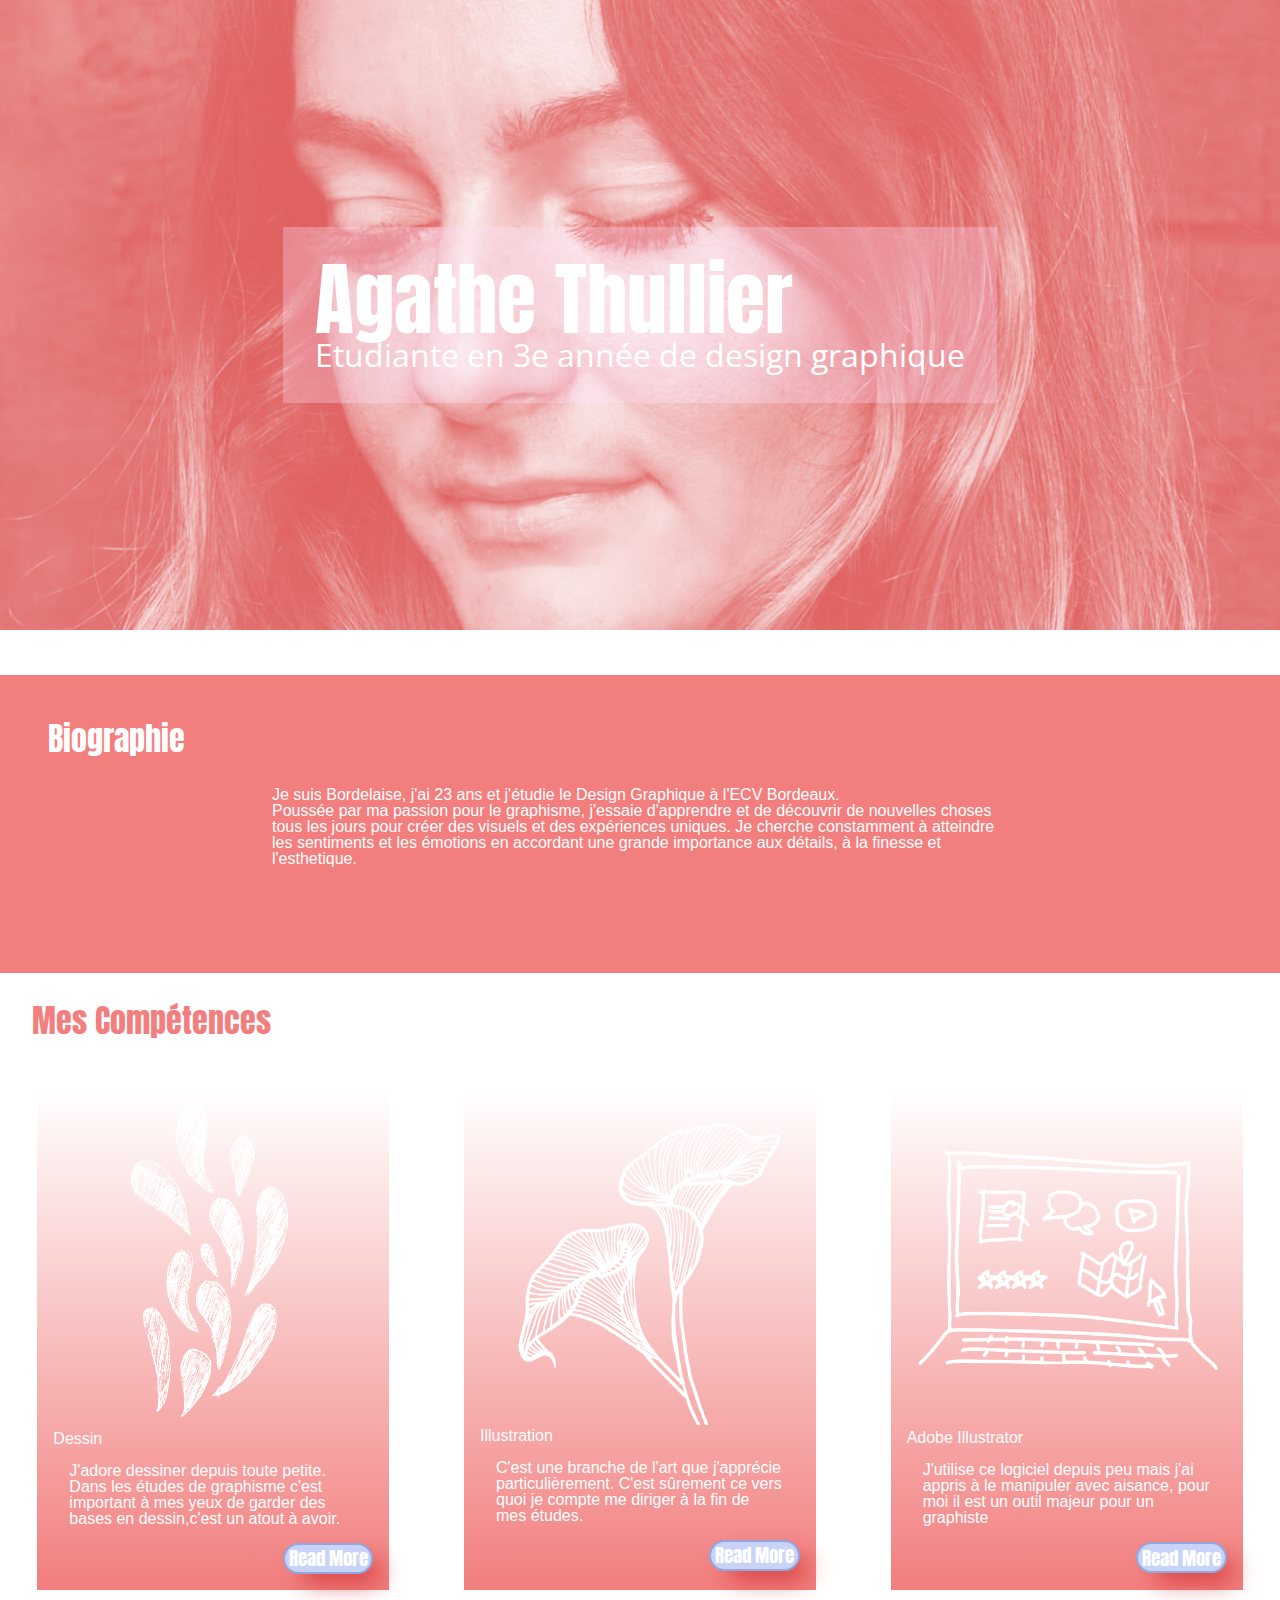
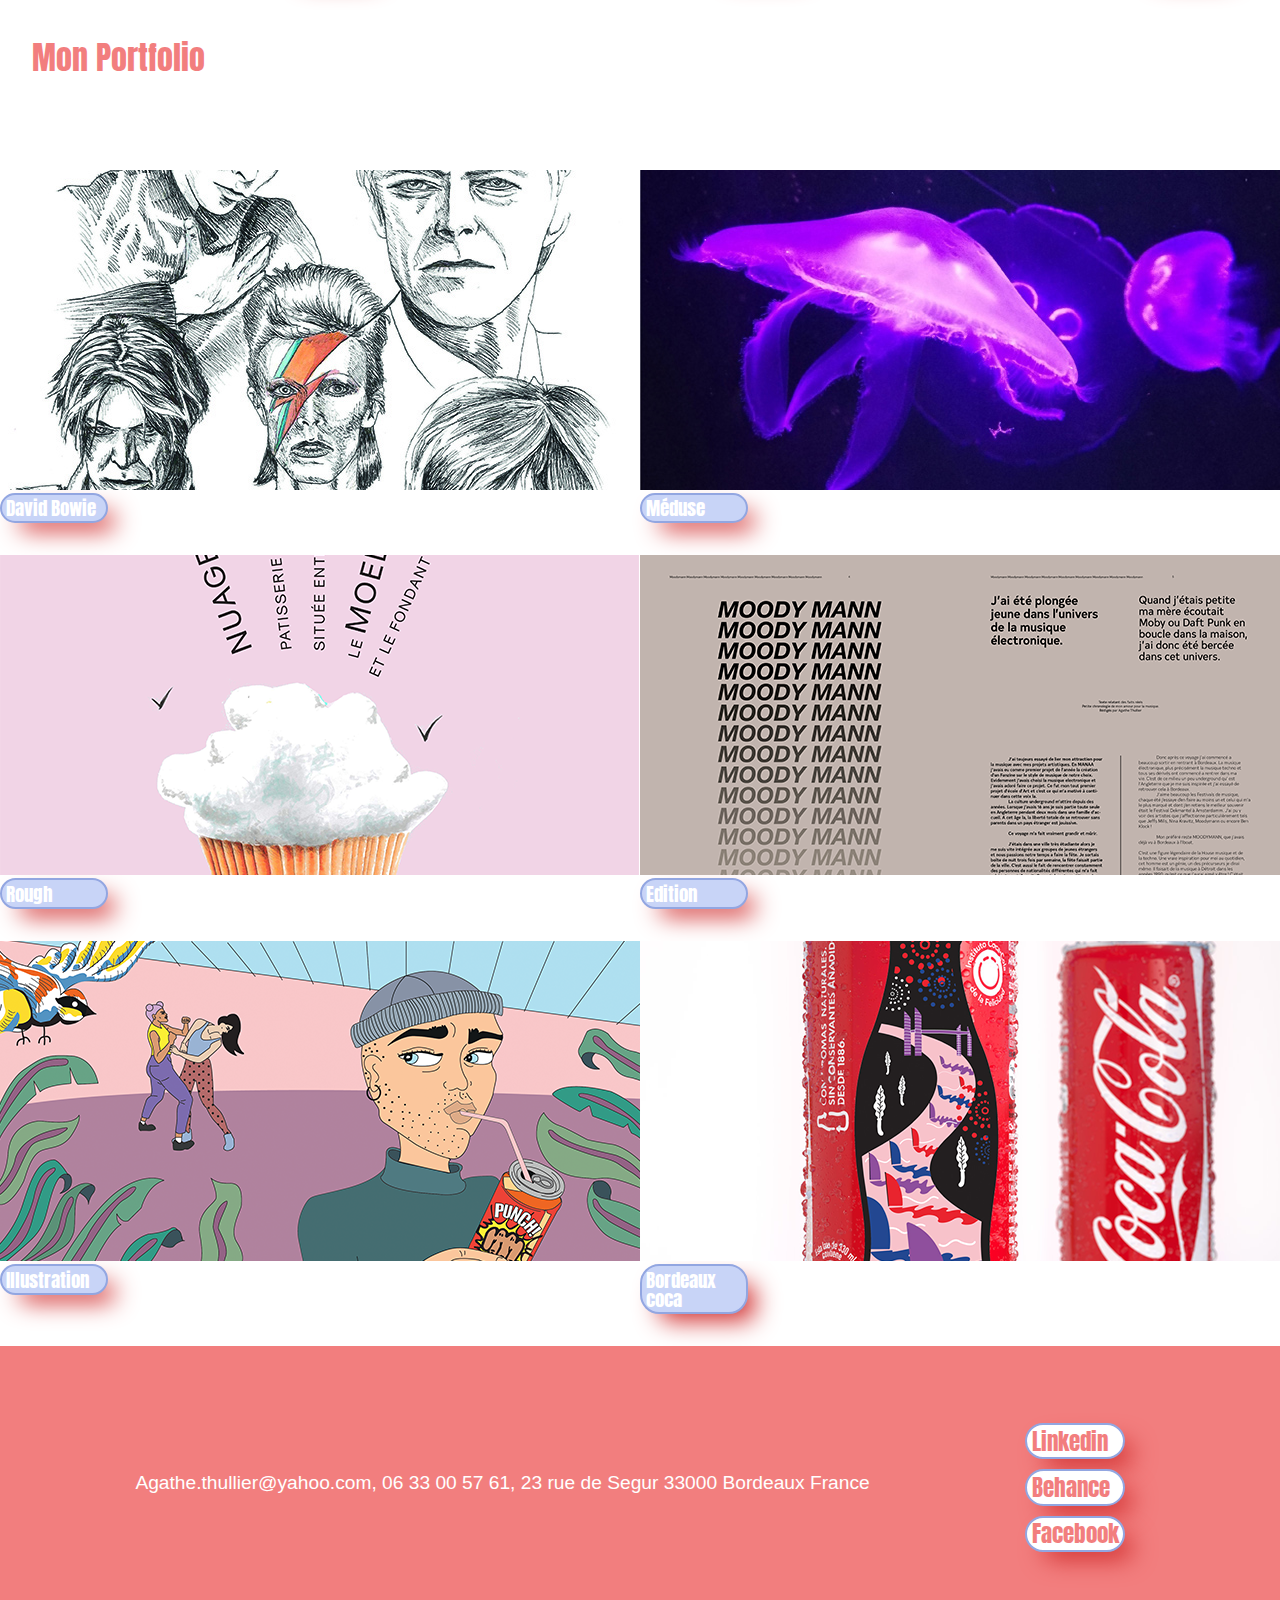
==== index.html @ d3fa2ef4 "Myfirstcommit" ====
<!DOCTYPE html>
<html>
  <head>
    <meta charset="utf-8">
    <title>Agathe Thullier-Porfolio </title>
    <link rel="stylesheet" href="styles/reset.css">
      <link rel="stylesheet" href="styles/main.css">
<link href="https://fonts.googleapis.com/css?family=Anton|Open+Sans+Condensed:300|Poiret+One" rel="stylesheet">

  </head>
  <body>
<header>


<div class="header-content-block">
  <h1> Agathe Thullier</h1>
  <p>Etudiante en 3e année de design graphique </p>
</div>
</header>

<section id="bio">

  <h1>Biographie</h1>

  <div class="bio-content-block">
            <p>
            Je suis Bordelaise, j'ai 23 ans et j'étudie le Design Graphique à l'ECV Bordeaux.
            </p>

            <p>
              Poussée par ma passion pour le graphisme, j'essaie d'apprendre et de découvrir de nouvelles choses tous les jours pour créer des visuels et des expériences uniques. Je cherche constamment à atteindre les sentiments et les émotions en accordant une grande importance aux détails, à la finesse et l'esthetique.
            </p>
          </div>

</section>

<section id="comp">

          <h1>Mes Compétences</h1>

      <div class="comp-section-content">
          <div class="comp-content">
            <img src="styles/images/dessinblanc.png" alt="This is a comp item">
            <h2>Dessin</h2>
            <p> J'adore dessiner depuis toute petite. Dans les études de graphisme c'est important à mes yeux de garder des bases en dessin,c'est un atout à avoir. </p>
            <a href="#">Read More</a>
          </div>
          <div class="comp-content">
            <img src="styles/images/fleurblanche.png" alt="This is a illu item">
            <h2>Illustration</h2>
            <p> C'est une branche de l'art que j'apprécie particulièrement. C'est sûrement ce vers quoi je compte me diriger à la fin de mes études.  </p>
            <a href="#">Read More</a>
          </div>
          <div class="comp-content">
        <img src="styles/images/ordiblanc.png" alt="This is an item of a laptop">
            <h2>Adobe Illustrator</h2>
            <p> J'utilise ce logiciel depuis peu mais j'ai appris à le manipuler avec aisance, pour moi il est un outil majeur pour un graphiste
            </p>
            <a href="#">Read More</a>
          </div>
    </div>

        </section>

  <section id="portfolio">
            <h1>Mon Portfolio</h1>
            <div class="portfolio">
                <div class="portfolio-content">
                  <img src="styles/images/David.jpg" alt="This is a protfolio item">
                  <h2>
                    <a href="#">David Bowie</a></h2>
                </div>
                <div class="portfolio-content">
                  <img src="styles/images/meduse.jpg" alt="This is a protfolio item">
                  <h2><a href="#">Méduse</a></h2>
                </div>
                <div class="portfolio-content">
                  <img src="styles/images/cake.png" alt="This is a protfolio item">
                  <h2><a href="#">Rough</a></h2>
                </div>
                <div class="portfolio-content">
                  <img src="styles/images/edition.png" alt="This is a protfolio item">
                  <h2><a href="#">Edition</a></h2>
                </div>
                <div class="portfolio-content">
                  <img src="styles/images/illu.png" alt="This is a protfolio item">
                  <h2><a href="#">Illustration</a></h2>
                </div>
                <div class="portfolio-content">
                  <img src="styles/images/coca.png" alt="This is a protfolio item">
                  <h2><a href="#">Bordeaux coca</a></h2>
                </div>
            </div>

          </section>




  <footer>
            <div class="address">
              <span>Agathe.thullier@yahoo.com,</span>
              <span>06 33 00 57 61,</span>
              <span>23 rue de Segur</span>
              <span>33000</span>
              <span>Bordeaux</span>
              <span>France</span>

            </div>

            <div class="social-links">
              <ul>
                <li><a href="#">Linkedin</a></li>
                <li><a href="#">Behance</a></li>
                <li><a href="#">Facebook</a></li>
              </ul>

            </div>

          </footer>


  </body>
---- styles/main.css ----
body {
font-family: 'Work Sans', sans-serif;
}

header {
font-family: 'Open Sans Condensed', sans-serif;
font-size: 2em;
color: #FFFFFF;
background-image: url('images/moirouge.png');
background-attachment: fixed;
min-height: 70vh;
    background-size: cover;
    background-repeat: no-repeat;
    background-position: center top;
    display: flex;
    justify-content: center;
    align-items: center;
}


.header-content-block {
padding: 1em;
background-color: rgba(255, 227, 255, 0.3);
}

.header-content-block h1 {
  font-family: 'Anton', sans-serif;
    font-size: 2.5em;
    color: #FFFFFF;
  }

section h1{
font-size: 2em;
padding: 1em;
margin-top: 0vh;
font-family: 'Anton', sans-serif;
color: #FFFFFF;

}


#bio {
background-color: #F27E7E;
color: #FFFFFF  ;
padding: 1em;
margin-top: 5vh;
}

#bio h1 {

}


.bio-content-block {
  max-width: 46em;
  margin-right: auto;
  margin-left: auto;
  margin-bottom: 10vh;
}


#comp {
background-color: #FFFFFF;

}

#comp h1 {
color: #F27E7E;
}

.comp-section-content {
display:flex;
justify-content: space-around;
flex-wrap: wrap;
}

.comp-content {
  margin: 20px;
  width: 320px;
  background-image: linear-gradient(to top, rgba(242, 126, 126,1), rgba(255, 255, 255,1));
  color: #FFFFFF;
padding-left: 1em;
padding-right: 1em;
padding-bottom: 1em;
}

.comp-content img {
  width: 100%;
}

.comp-content p {
  padding: 1em;

}

.comp-content a {
  display: block;
  padding: 1em;
  float: right;
  color: #FFFFFF;
 font-family: 'Anton', sans-serif;
 text-decoration: none;
 font-size: 1.2em;
 background-color: #C8D4F7;
 padding: 0.2em;
 border: 2px solid #92A6E1;
 border-radius: 1em;
box-shadow: 13px 13px 24px -6px rgba(209,48,48,1);
transition: all 0.85s ease;


}

.comp-content a:hover {
  box-shadow: 14px 15px 11px -7px  rgba(170,214,235,1);
  background-color: #FFFFFF;
  color: #C8D4F7;
 }

#portfolio {
background-color: #FFFFFF  ;


}

#portfolio h1{
  color: #F27E7E;
}

.portfolio {
  display:flex;
  justify-content: space-around;
  flex-wrap: wrap;
padding-top: 4em;
}

.portfolio-content {
  padding-bottom: 2em;

}

.portfolio-content a {
  font-family: 'Anton', sans-serif;
  display: block;
  float: center;
  color: #FFFFFF;
 text-decoration: none;
 font-size: 1.2em;
 background-color: #C8D4F7;
 padding: 0.2em;
 border: 2px solid #92A6E1;
 border-radius: 1em;
box-shadow: 13px 13px 24px -6px rgba(209,48,48,1);
transition: all 0.85s ease;
max-width: 5em;
}

.portfolio-content a:hover {
  box-shadow: 14px 15px 11px -7px  rgba(170,214,235,1);
  background-color: #FFFFFF;
  color: #C8D4F7;
 }



footer {
background-color:#F27E7E   ;
padding: 4em;
padding-bottom: 0.5em;
padding-left: 3em;
font-size: 1.2em;
display:flex;
justify-content: space-around;
flex-wrap: wrap;

}

.address {
 color: #FFFFFF;
margin-top: 50px;


}

.social-links {
  float: right;
  margin-bottom:50px;
margin-top: 0px;

}



.social-links a{
  font-family: 'Anton', sans-serif;
  display: block;
  float: center;
  color: #F27E7E;
 text-decoration: none;
 font-size: 1.2em;
 background-color: #FFFFFF;
 padding: 0.2em;
 border: 2px solid #92A6E1;
 border-radius: 1em;
box-shadow: 13px 13px 24px -6px rgba(209,48,48,1);
transition: all 0.85s ease;
max-width: 5em;
margin-bottom: 10px;
}
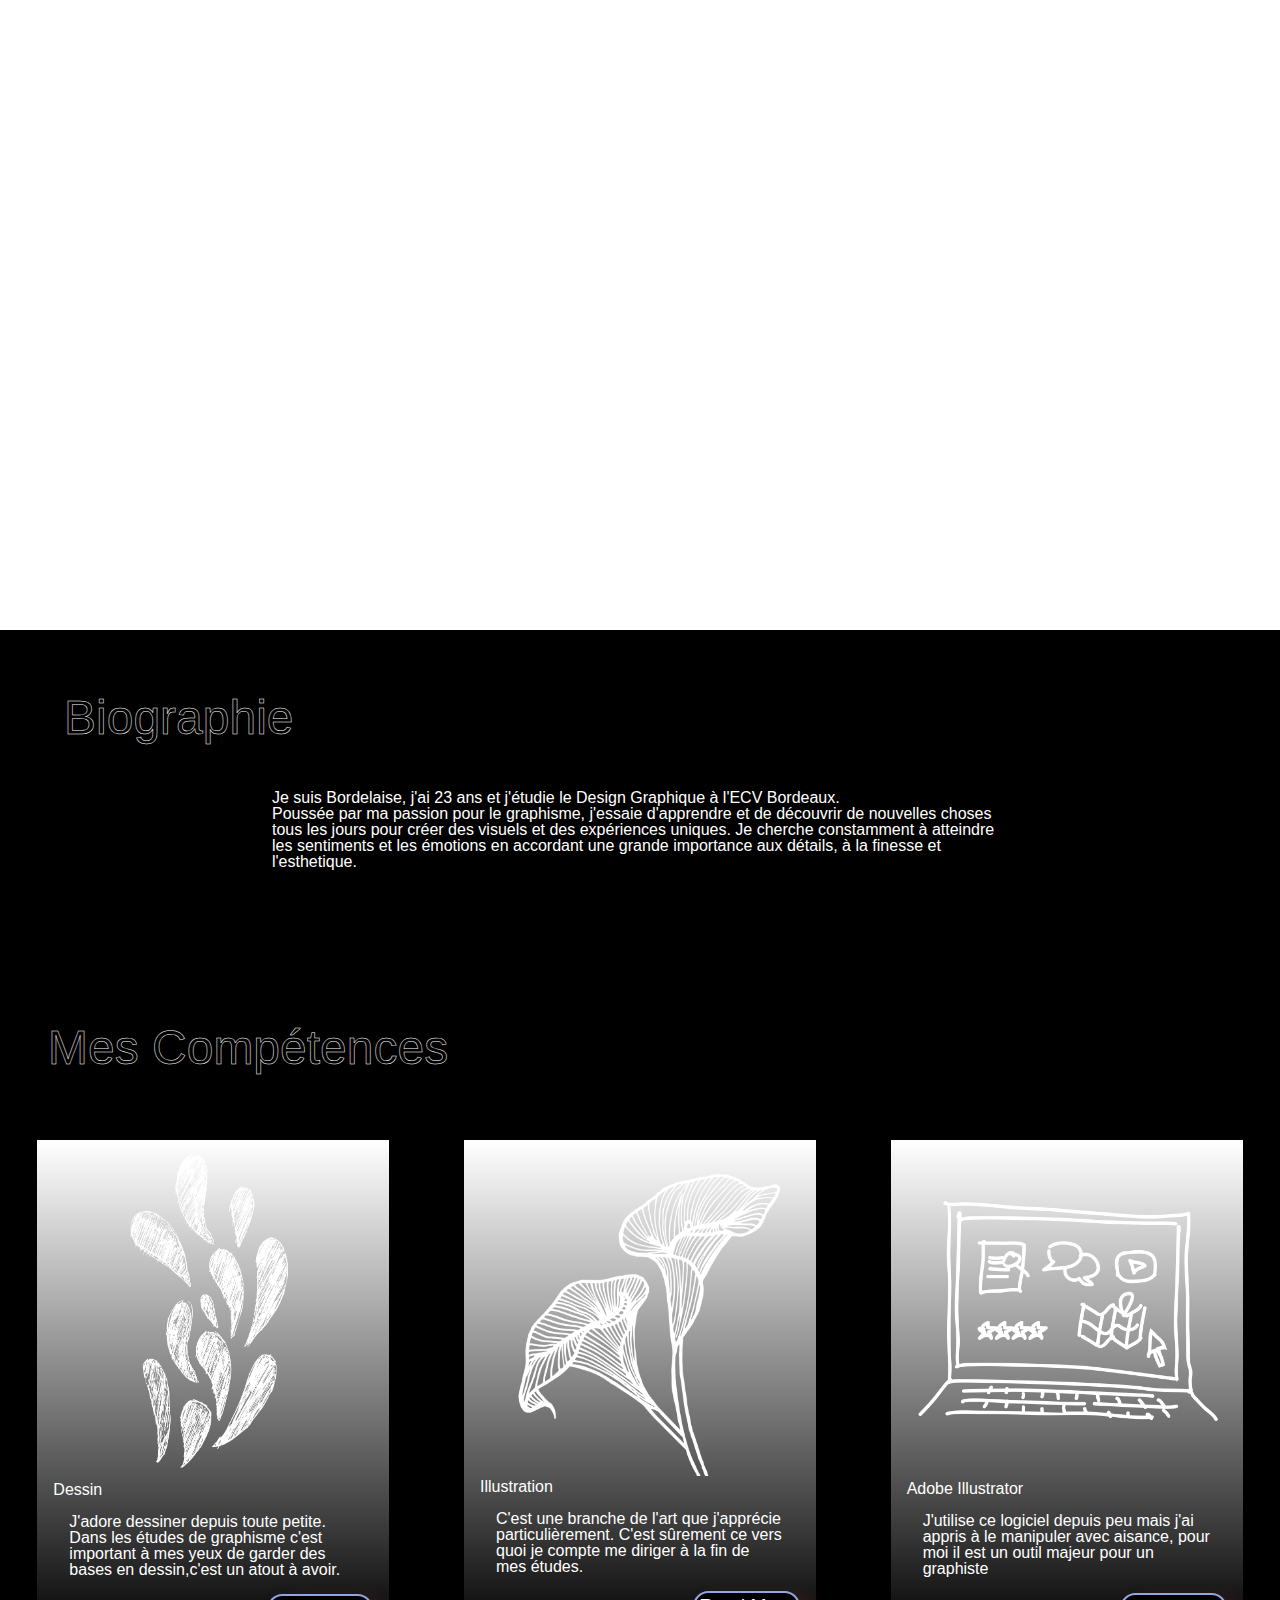
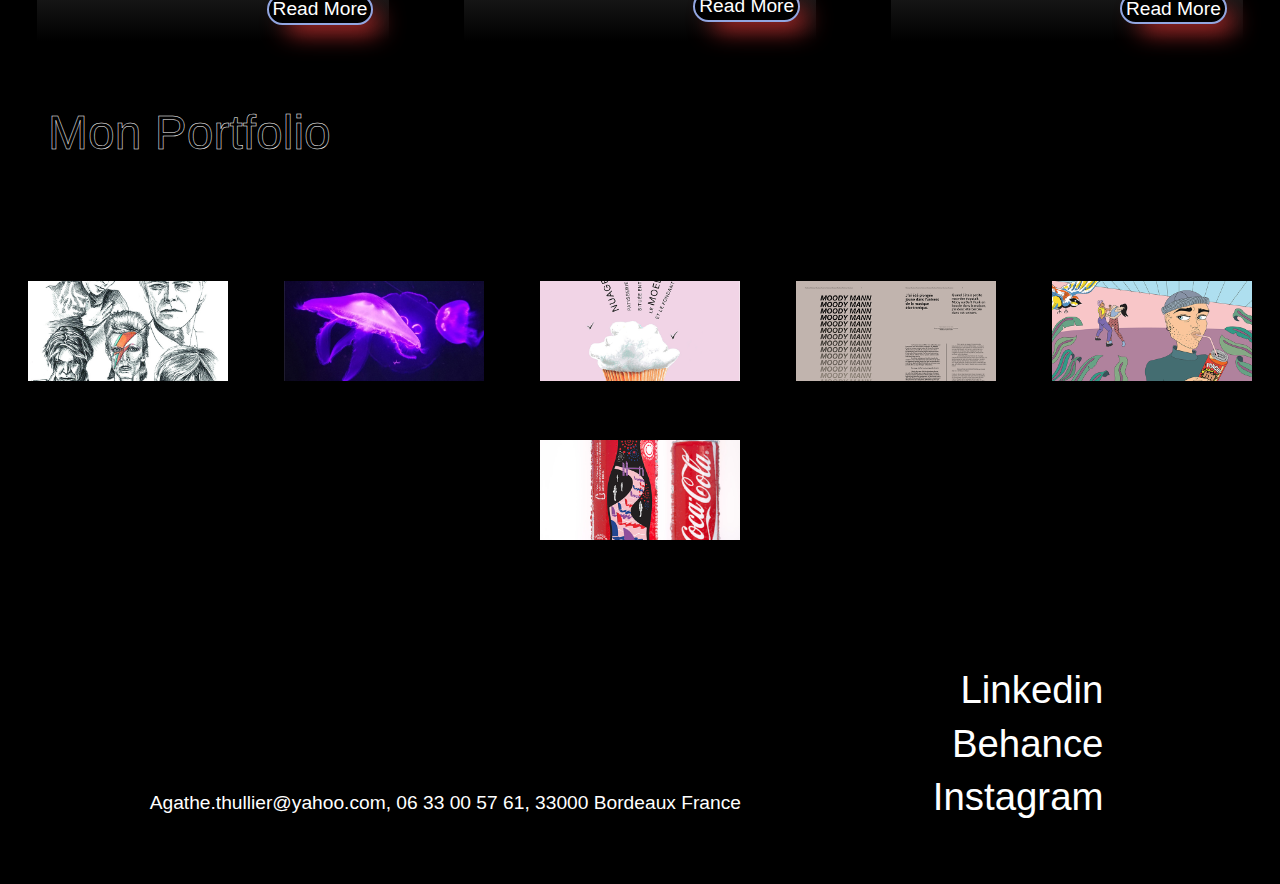
==== commit 4e5fe94c: "version2.2" ====
--- a/index.html
+++ b/index.html
@@ -3,19 +3,33 @@
   <head>
     <meta charset="utf-8">
     <title>Agathe Thullier-Porfolio </title>
+
     <link rel="stylesheet" href="styles/reset.css">
-      <link rel="stylesheet" href="styles/main.css">
-<link href="https://fonts.googleapis.com/css?family=Anton|Open+Sans+Condensed:300|Poiret+One" rel="stylesheet">
+    <link rel="stylesheet" href="styles/main.css">
+    <link rel="stylesheet" href="styles/colorbox.css">
+
+<script src="js/jquery.min.js"></script>
+<script src="js/jquery.lettering.js"></script>
+   <script src="js/jquery.colorbox-min.js"></script>
 
   </head>
+
   <body>
 <header>
 
+<div class="header-content-block">
 
-<div class="header-content-block">
-  <h1> Agathe Thullier</h1>
+  <h1 class="fancy_title">Agathe Thullier</h1>
+
+  <script>
+  $(document).ready(function() {
+    $(".fancy_title").lettering();
+  });
+</script>
+
   <p>Etudiante en 3e année de design graphique </p>
 </div>
+
 </header>
 
 <section id="bio">
@@ -64,44 +78,45 @@
 
   <section id="portfolio">
             <h1>Mon Portfolio</h1>
+
+
             <div class="portfolio">
                 <div class="portfolio-content">
-                  <img src="styles/images/David.jpg" alt="This is a protfolio item">
+                  <a class='gallery' href='images/Bowie.jpg'><img src="styles/images/David.jpg" alt="This is a protfolio item"></a>
                   <h2>
-                    <a href="#">David Bowie</a></h2>
+
+
                 </div>
                 <div class="portfolio-content">
-                  <img src="styles/images/meduse.jpg" alt="This is a protfolio item">
-                  <h2><a href="#">Méduse</a></h2>
+                <a class='gallery' href='images/sérigraphie.jpg'><img src="styles/images/meduse.jpg" alt="This is a protfolio item"></a>
+
                 </div>
                 <div class="portfolio-content">
-                  <img src="styles/images/cake.png" alt="This is a protfolio item">
-                  <h2><a href="#">Rough</a></h2>
+                <a class='gallery' href='images/cake.png'><img src="styles/images/cake.png" alt="This is a protfolio item"></a>
+
                 </div>
                 <div class="portfolio-content">
-                  <img src="styles/images/edition.png" alt="This is a protfolio item">
-                  <h2><a href="#">Edition</a></h2>
+                  <a class='gallery' href='images/Moody.png'><img src="styles/images/edition.png" alt="This is a protfolio item"></a>
+
                 </div>
                 <div class="portfolio-content">
-                  <img src="styles/images/illu.png" alt="This is a protfolio item">
-                  <h2><a href="#">Illustration</a></h2>
+                    <a class='gallery' href='images/format.jpg'><img src="styles/images/illu.png" alt="This is a protfolio item"></a>
+
                 </div>
                 <div class="portfolio-content">
-                  <img src="styles/images/coca.png" alt="This is a protfolio item">
-                  <h2><a href="#">Bordeaux coca</a></h2>
+                <a class='gallery' href='images/coca.png'><img src="styles/images/coca.png" alt="This is a protfolio item"></a>
+
                 </div>
             </div>
 
           </section>
 
 
-
-
   <footer>
             <div class="address">
               <span>Agathe.thullier@yahoo.com,</span>
               <span>06 33 00 57 61,</span>
-              <span>23 rue de Segur</span>
+
               <span>33000</span>
               <span>Bordeaux</span>
               <span>France</span>
@@ -110,14 +125,21 @@
 
             <div class="social-links">
               <ul>
-                <li><a href="#">Linkedin</a></li>
-                <li><a href="#">Behance</a></li>
-                <li><a href="#">Facebook</a></li>
+                <li><a href="https://www.linkedin.com/in/agathe-thullier-b70b1b137/">Linkedin</a></li>
+                <li><a href="https://www.behance.net/AgatheThullier?">Behance</a></li>
+                <li><a href="https://www.instagram.com/agathethllr/">Instagram</a></li>
               </ul>
 
             </div>
 
           </footer>
 
+          <script>
+      jQuery(document).ready(function () {
+        jQuery('a.gallery').colorbox({ opacity:0.5 , rel:'group1' });
+      });
+    </script>
+
 
   </body>
+</html>
--- a/styles/main.css
+++ b/styles/main.css
@@ -1,12 +1,110 @@
+.char1{
+  font-size: 4em;
+  color: #FFFFFF;
+
+}
+
+.char2{
+  font-family: 'Millimetre', sans-serif;
+  font-size: 2em;
+  color: #FFFFFF;
+
+
+}
+
+.char3{
+  font-family: 'Sporting Grotesque', sans-serif;
+  font-size: 3em;
+  color:  #FFFFFF;
+
+}
+
+.char4{
+
+  font-size: 2em;
+  color:  #FFFFFF;
+
+}
+.char5{
+    font-family: 'ZIGZAG Rounded', sans-serif;
+  font-size: 2.5em;
+  color:  #FFFFFF;
+
+}
+
+.char6{
+  font-size: 2em;
+  color:  #FFFFFF;
+
+}
+
+.char7{
+  font-size: 2em;
+  color:  #FFFFFF;
+
+}
+
+.char8{
+
+  font-size: 4em;
+  color: #FFFFFF;
+
+}
+
+.char9{
+    font-family: 'Bluu Next', sans-serif;
+  font-size: 3em;
+  color: #FFFFFF;
+
+}
+
+.char10{
+
+  font-size: 2em;
+  color:  #FFFFFF;
+
+}
+
+.char11{
+    font-family: 'Bluu Next', sans-serif;
+  font-size: 2.5em;
+  color:  #FFFFFF;
+
+}
+
+.char12{
+  font-size: 1.5em;
+  color: #FFFFFF;
+
+}
+
+.char13{
+  font-family: 'Millimetre', sans-serif;
+  font-size: 2em;
+  color:  #FFFFFF;
+
+}
+.char14{
+  font-size: 3em;
+  color:  #FFFFFF;
+
+}
+.char15{
+  font-family: 'Sporting Grotesque', sans-serif;
+  font-size: 2em;
+  color:  #FFFFFF;
+
+}
+
+
 body {
-font-family: 'Work Sans', sans-serif;
+font-family: 'Sporting Grotesque', sans-serif;
 }
 
 header {
-font-family: 'Open Sans Condensed', sans-serif;
-font-size: 2em;
+font-family: 'Savate', sans-serif;
 color: #FFFFFF;
-background-image: url('images/moirouge.png');
+background-image: url('images/moi.jpg');
 background-attachment: fixed;
 min-height: 70vh;
     background-size: cover;
@@ -18,32 +116,43 @@
 }
 
 
+header p {
+  font-size: 1.5em;
+margin-left: 13vh;
+font-family: 'Sporting Grotesque', sans-serif;
+}
+
+/*
 .header-content-block {
 padding: 1em;
 background-color: rgba(255, 227, 255, 0.3);
 }
+*/
 
 .header-content-block h1 {
-  font-family: 'Anton', sans-serif;
+  font-family: 'Savate', sans-serif;
     font-size: 2.5em;
-    color: #FFFFFF;
+    color: #FFFFFF ;
   }
 
+
+
 section h1{
-font-size: 2em;
+font-size: 3em;
 padding: 1em;
 margin-top: 0vh;
-font-family: 'Anton', sans-serif;
-color: #FFFFFF;
+font-family: 'Helvetica neue gras', sans-serif;
+color: #000000  ;
+-webkit-text-stroke: 0.5px #FFFFFF ;
 
 }
 
 
 #bio {
-background-color: #F27E7E;
-color: #FFFFFF  ;
+background-color: #000000 ;
+color: #FFFFFF    ;
 padding: 1em;
-margin-top: 5vh;
+margin-top: 0vh;
 }
 
 #bio h1 {
@@ -60,12 +169,14 @@
 
 
 #comp {
-background-color: #FFFFFF;
+background-color: #000000;
 
 }
 
 #comp h1 {
-color: #F27E7E;
+  color: #000000;
+  -webkit-text-stroke: 0.5px #FFFFFF ;
+
 }
 
 .comp-section-content {
@@ -77,12 +188,13 @@
 .comp-content {
   margin: 20px;
   width: 320px;
-  background-image: linear-gradient(to top, rgba(242, 126, 126,1), rgba(255, 255, 255,1));
+  background-image: linear-gradient(to top, rgba(0, 0, 0,1), rgba(255, 255, 255,1));
   color: #FFFFFF;
 padding-left: 1em;
 padding-right: 1em;
 padding-bottom: 1em;
 }
+
 
 .comp-content img {
   width: 100%;
@@ -98,33 +210,31 @@
   padding: 1em;
   float: right;
   color: #FFFFFF;
- font-family: 'Anton', sans-serif;
+ font-family: 'Savate', sans-serif;
  text-decoration: none;
  font-size: 1.2em;
- background-color: #C8D4F7;
+ background-color: #000000;
  padding: 0.2em;
  border: 2px solid #92A6E1;
  border-radius: 1em;
 box-shadow: 13px 13px 24px -6px rgba(209,48,48,1);
-transition: all 0.85s ease;
-
-
+transition: all 0.30s ease;
 }
 
 .comp-content a:hover {
   box-shadow: 14px 15px 11px -7px  rgba(170,214,235,1);
   background-color: #FFFFFF;
-  color: #C8D4F7;
+  color: #000000;
  }
 
 #portfolio {
-background-color: #FFFFFF  ;
-
+background-color: #000000  ;
 
 }
 
 #portfolio h1{
-  color: #F27E7E;
+  color: #000000;
+  -webkit-text-stroke: 0.5px #FFFFFF ;
 }
 
 .portfolio {
@@ -136,35 +246,17 @@
 
 .portfolio-content {
   padding-bottom: 2em;
-
-}
-
-.portfolio-content a {
-  font-family: 'Anton', sans-serif;
-  display: block;
-  float: center;
-  color: #FFFFFF;
- text-decoration: none;
- font-size: 1.2em;
- background-color: #C8D4F7;
- padding: 0.2em;
- border: 2px solid #92A6E1;
- border-radius: 1em;
-box-shadow: 13px 13px 24px -6px rgba(209,48,48,1);
-transition: all 0.85s ease;
-max-width: 5em;
-}
-
-.portfolio-content a:hover {
-  box-shadow: 14px 15px 11px -7px  rgba(170,214,235,1);
-  background-color: #FFFFFF;
-  color: #C8D4F7;
- }
-
+  max-width: 200px;
+  margin : 12px;
+}
+
+.portfolio-content img {
+  width : 100%;
+}
 
 
 footer {
-background-color:#F27E7E   ;
+background-color:#000000   ;
 padding: 4em;
 padding-bottom: 0.5em;
 padding-left: 3em;
@@ -177,7 +269,7 @@
 
 .address {
  color: #FFFFFF;
-margin-top: 50px;
+margin-top: 130px;
 
 
 }
@@ -189,21 +281,35 @@
 
 }
 
+img {
+  opacity: 1.0;
+  filter: alpha(opacity=100);
+
+
+}
+
+img:hover {
+  opacity: 0.3;
+      filter: alpha(opacity=30);
+  }
 
 
 .social-links a{
-  font-family: 'Anton', sans-serif;
+  text-align: right;
+  font-family: 'Savate', sans-serif;
   display: block;
-  float: center;
-  color: #F27E7E;
- text-decoration: none;
- font-size: 1.2em;
- background-color: #FFFFFF;
+  color: #FFFFFF ;
+  text-decoration: none;
+ font-size: 2em;
  padding: 0.2em;
- border: 2px solid #92A6E1;
  border-radius: 1em;
-box-shadow: 13px 13px 24px -6px rgba(209,48,48,1);
-transition: all 0.85s ease;
-max-width: 5em;
-margin-bottom: 10px;
-}
+transition: all 0.25s ease;
+
+}
+
+.social-links a:hover {
+
+ text-decoration: line-through;
+  color: #FFFFFF;
+/*  -webkit-text-stroke: 2px #FFFFFF ;/*
+ }
--- a/styles/colorbox.css
+++ b/styles/colorbox.css
@@ -0,0 +1,70 @@
+/*
+    Colorbox Core Style:
+    The following CSS is consistent between example themes and should not be altered.
+*/
+#colorbox, #cboxOverlay, #cboxWrapper{position:absolute; top:0; left:0; z-index:9999; overflow:hidden; -webkit-transform: translate3d(0,0,0);}
+#cboxWrapper {max-width:none;}
+#cboxOverlay{position:fixed; width:100%; height:100%;}
+#cboxMiddleLeft, #cboxBottomLeft{clear:left;}
+#cboxContent{position:relative;}
+#cboxLoadedContent{overflow:auto; -webkit-overflow-scrolling: touch;}
+#cboxTitle{margin:0;}
+#cboxLoadingOverlay, #cboxLoadingGraphic{position:absolute; top:0; left:0; width:100%; height:100%;}
+#cboxPrevious, #cboxNext, #cboxClose, #cboxSlideshow{cursor:pointer;}
+.cboxPhoto{float:left; margin:auto; border:0; display:block; max-width:none; -ms-interpolation-mode:bicubic;}
+.cboxIframe{width:100%; height:100%; display:block; border:0; padding:0; margin:0;}
+#colorbox, #cboxContent, #cboxLoadedContent{box-sizing:content-box; -moz-box-sizing:content-box; -webkit-box-sizing:content-box;}
+
+/* 
+    User Style:
+    Change the following styles to modify the appearance of Colorbox.  They are
+    ordered & tabbed in a way that represents the nesting of the generated HTML.
+*/
+#cboxOverlay{background:url(images/overlay.png) repeat 0 0; opacity: 0.9; filter: alpha(opacity = 90);}
+#colorbox{outline:0;}
+    #cboxTopLeft{width:21px; height:21px; background:url(images/controls.png) no-repeat -101px 0;}
+    #cboxTopRight{width:21px; height:21px; background:url(images/controls.png) no-repeat -130px 0;}
+    #cboxBottomLeft{width:21px; height:21px; background:url(images/controls.png) no-repeat -101px -29px;}
+    #cboxBottomRight{width:21px; height:21px; background:url(images/controls.png) no-repeat -130px -29px;}
+    #cboxMiddleLeft{width:21px; background:url(images/controls.png) left top repeat-y;}
+    #cboxMiddleRight{width:21px; background:url(images/controls.png) right top repeat-y;}
+    #cboxTopCenter{height:21px; background:url(images/border.png) 0 0 repeat-x;}
+    #cboxBottomCenter{height:21px; background:url(images/border.png) 0 -29px repeat-x;}
+    #cboxContent{background:#fff; overflow:hidden;}
+        .cboxIframe{background:#fff;}
+        #cboxError{padding:50px; border:1px solid #ccc;}
+        #cboxLoadedContent{margin-bottom:28px;}
+        #cboxTitle{position:absolute; bottom:4px; left:0; text-align:center; width:100%; color:#949494;}
+        #cboxCurrent{position:absolute; bottom:4px; left:58px; color:#949494;}
+        #cboxLoadingOverlay{background:url(images/loading_background.png) no-repeat center center;}
+        #cboxLoadingGraphic{background:url(images/loading.gif) no-repeat center center;}
+
+        /* these elements are buttons, and may need to have additional styles reset to avoid unwanted base styles */
+        #cboxPrevious, #cboxNext, #cboxSlideshow, #cboxClose {border:0; padding:0; margin:0; overflow:visible; width:auto; background:none; }
+        
+        /* avoid outlines on :active (mouseclick), but preserve outlines on :focus (tabbed navigating) */
+        #cboxPrevious:active, #cboxNext:active, #cboxSlideshow:active, #cboxClose:active {outline:0;}
+
+        #cboxSlideshow{position:absolute; bottom:4px; right:30px; color:#0092ef;}
+        #cboxPrevious{position:absolute; bottom:0; left:0; background:url(images/controls.png) no-repeat -75px 0; width:25px; height:25px; text-indent:-9999px;}
+        #cboxPrevious:hover{background-position:-75px -25px;}
+        #cboxNext{position:absolute; bottom:0; left:27px; background:url(images/controls.png) no-repeat -50px 0; width:25px; height:25px; text-indent:-9999px;}
+        #cboxNext:hover{background-position:-50px -25px;}
+        #cboxClose{position:absolute; bottom:0; right:0; background:url(images/controls.png) no-repeat -25px 0; width:25px; height:25px; text-indent:-9999px;}
+        #cboxClose:hover{background-position:-25px -25px;}
+
+/*
+  The following fixes a problem where IE7 and IE8 replace a PNG's alpha transparency with a black fill
+  when an alpha filter (opacity change) is set on the element or ancestor element.  This style is not applied to or needed in IE9.
+  See: http://jacklmoore.com/notes/ie-transparency-problems/
+*/
+.cboxIE #cboxTopLeft,
+.cboxIE #cboxTopCenter,
+.cboxIE #cboxTopRight,
+.cboxIE #cboxBottomLeft,
+.cboxIE #cboxBottomCenter,
+.cboxIE #cboxBottomRight,
+.cboxIE #cboxMiddleLeft,
+.cboxIE #cboxMiddleRight {
+    filter: progid:DXImageTransform.Microsoft.gradient(startColorstr=#00FFFFFF,endColorstr=#00FFFFFF);
+}